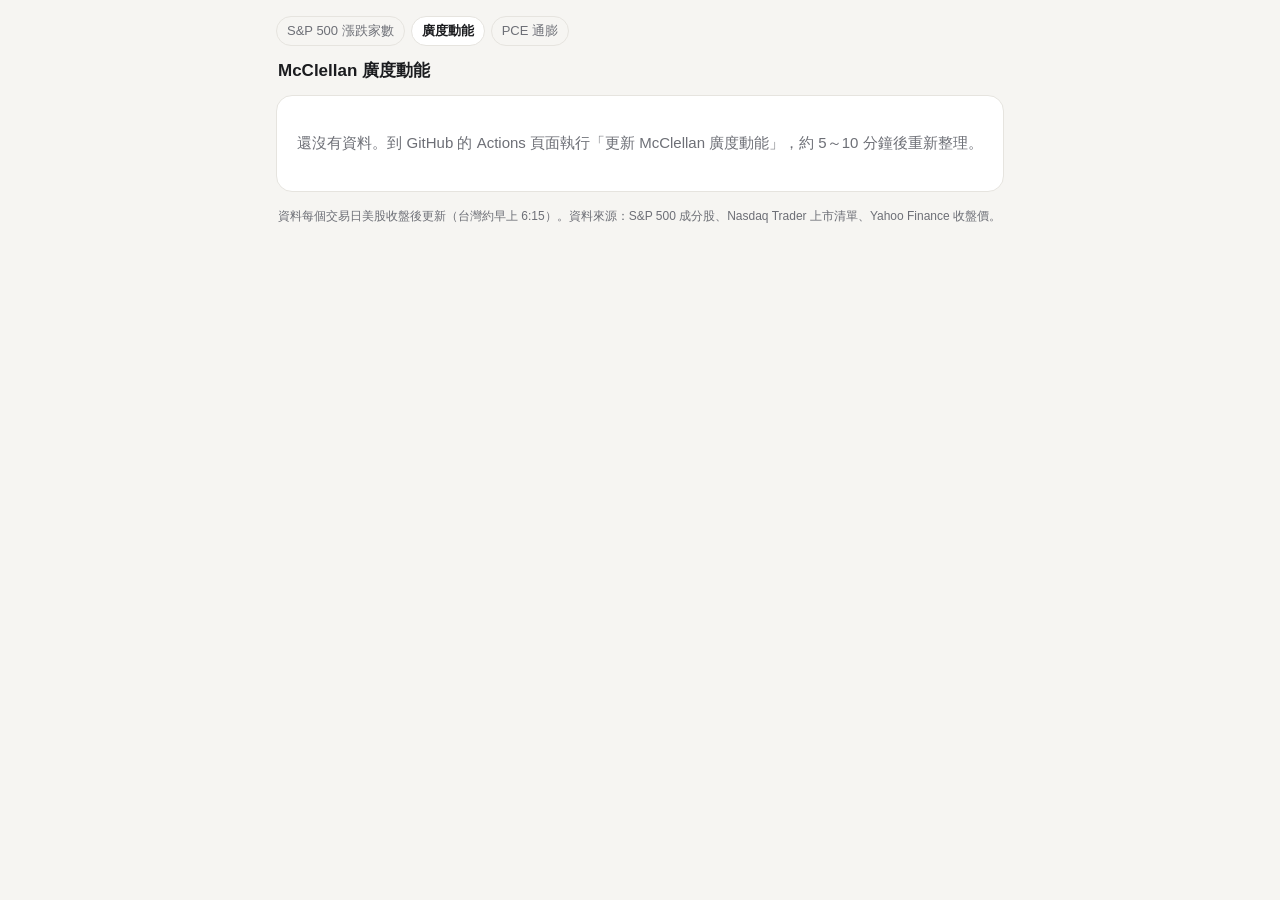
==== docs/mcclellan.html @ 5359f652 "Add McClellan breadth page: S&P 500 / NYSE / Nasdaq oscillator and summation index Co-Authored-By: C" ====
<!DOCTYPE html>
<html lang="zh-Hant">
<head>
<meta charset="utf-8">
<meta name="viewport" content="width=device-width, initial-scale=1, viewport-fit=cover">
<meta name="theme-color" content="#f6f5f2" media="(prefers-color-scheme: light)">
<meta name="theme-color" content="#131417" media="(prefers-color-scheme: dark)">
<meta name="apple-mobile-web-app-capable" content="yes">
<meta name="apple-mobile-web-app-title" content="廣度動能">
<title>McClellan 廣度動能</title>
<link rel="icon" href="data:image/svg+xml,<svg xmlns='http://www.w3.org/2000/svg' viewBox='0 0 32 32'><rect width='32' height='32' rx='7' fill='%23eb6834'/><path d='M5 20c4 0 5-10 9-10s4 12 8 12 4-8 5-8' stroke='white' stroke-width='3' fill='none' stroke-linecap='round'/></svg>">
<style>
  :root {
    --bg: #f6f5f2; --card: #ffffff; --ink: #1b1c1f; --muted: #6d6f76; --line: #e6e4df;
    --grid: #ecebe7; --ref: #a9a8a3; --s1: #2a78d6; --s2: #eb6834; --s3: #1baf7a;
    --hot: #d9463b; --cool: #1f9d62; --warn-bg: #fff3d6; --warn-ink: #8a5a00; --ok-bg: #eceef3; --ok-ink: #474a52;
  }
  @media (prefers-color-scheme: dark) {
    :root:not([data-theme="light"]) {
      --bg: #131417; --card: #1c1d21; --ink: #ecedef; --muted: #979aa2; --line: #2b2d33;
      --grid: #26282d; --ref: #6c6e75; --s1: #3987e5; --s2: #d95926; --s3: #199e70;
      --hot: #f0625a; --cool: #3fbf85; --warn-bg: #3b2f14; --warn-ink: #f2c35b; --ok-bg: #2a2c32; --ok-ink: #c3c5cb;
    }
  }
  :root[data-theme="dark"] {
    --bg: #131417; --card: #1c1d21; --ink: #ecedef; --muted: #979aa2; --line: #2b2d33;
    --grid: #26282d; --ref: #6c6e75; --s1: #3987e5; --s2: #d95926; --s3: #199e70;
    --hot: #f0625a; --cool: #3fbf85; --warn-bg: #3b2f14; --warn-ink: #f2c35b; --ok-bg: #2a2c32; --ok-ink: #c3c5cb;
  }
  * { box-sizing: border-box; }
  html { -webkit-text-size-adjust: 100%; }
  body { margin: 0; background: var(--bg); color: var(--ink);
    font: 15px/1.5 -apple-system, BlinkMacSystemFont, "PingFang TC", "Noto Sans TC", "Microsoft JhengHei", sans-serif; font-feature-settings: "tnum"; }
  main { max-width: 760px; margin: 0 auto; padding: max(16px, env(safe-area-inset-top)) 16px 40px; }
  nav { display: flex; gap: 6px; margin: 0 0 12px; flex-wrap: wrap; }
  nav a { font-size: 13px; color: var(--muted); text-decoration: none; padding: 4px 10px; border-radius: 999px; border: 1px solid var(--line); }
  nav a[aria-current] { color: var(--ink); background: var(--card); font-weight: 600; }
  header { display: flex; align-items: baseline; justify-content: space-between; gap: 12px; margin: 0 2px 12px; }
  h1 { font-size: 17px; font-weight: 650; margin: 0; }
  .sub { font-size: 12px; color: var(--muted); }
  .card { background: var(--card); border: 1px solid var(--line); border-radius: 16px; padding: 16px 18px; margin-bottom: 12px; }
  .card h2 { font-size: 13px; font-weight: 600; color: var(--muted); margin: 0; letter-spacing: .02em; }
  .row { display: flex; align-items: center; justify-content: space-between; gap: 10px; flex-wrap: wrap; }

  .kpis { display: grid; grid-template-columns: repeat(3, 1fr); gap: 10px; margin-bottom: 12px; }
  @media (max-width: 560px) { .kpis { grid-template-columns: 1fr; } }
  .kpi { background: var(--card); border: 1px solid var(--line); border-radius: 16px; padding: 14px; min-width: 0; }
  .kpi .lab { font-size: 12px; color: var(--muted); display: flex; align-items: center; gap: 6px; }
  .kpi .val { font-size: 32px; font-weight: 700; line-height: 1.1; margin: 6px 0 4px; letter-spacing: -.02em; }
  .kpi .note { font-size: 12px; color: var(--muted); line-height: 1.55; }
  .kpi .zone { display: inline-block; font-size: 12px; font-weight: 600; padding: 1px 8px; border-radius: 999px; margin-top: 4px; }
  @media (max-width: 560px) {
    .kpi { display: grid; grid-template-columns: 1fr auto; column-gap: 12px; align-items: center; }
    .kpi .lab { grid-column: 1 / -1; }
    .kpi .val { grid-row: 2 / 4; grid-column: 2; margin: 0; text-align: right; }
  }
  .sw { width: 12px; height: 3px; border-radius: 2px; display: inline-block; }

  .tabs { display: inline-flex; background: var(--bg); border: 1px solid var(--line); border-radius: 9px; padding: 2px; }
  .tabs button { border: 0; background: none; color: var(--muted); font: inherit; font-size: 13px; padding: 4px 10px; border-radius: 7px; cursor: pointer; }
  .tabs button[aria-pressed="true"] { background: var(--card); color: var(--ink); font-weight: 600; box-shadow: 0 1px 2px rgba(0,0,0,.08); }

  .chart { position: relative; margin-top: 10px; touch-action: pan-y; }
  .chart svg { display: block; width: 100%; overflow: visible; }
  .tip { position: absolute; top: 0; pointer-events: none; background: var(--ink); color: var(--card); font-size: 12px;
    padding: 6px 9px; border-radius: 8px; white-space: nowrap; transform: translateX(-50%); opacity: 0; transition: opacity .1s; z-index: 2; line-height: 1.5; }
  .legend { display: flex; flex-wrap: wrap; gap: 14px; font-size: 12px; color: var(--muted); margin-top: 8px; }
  .legend span { display: inline-flex; align-items: center; gap: 6px; }
  .legend i { width: 16px; height: 0; border-top: 2px solid; display: inline-block; }
  .legend i.dash { border-top-style: dashed; }
  .explain { font-size: 13px; color: var(--muted); margin: 8px 0 0; line-height: 1.7; }
  .explain b { color: var(--ink); font-weight: 600; }
  .formula { font: 12.5px/1.7 ui-monospace, SFMono-Regular, Menlo, Consolas, monospace; background: var(--bg); border-radius: 10px; padding: 10px 12px; margin: 10px 0 0; color: var(--ink); white-space: pre-wrap; }
  footer { font-size: 12px; color: var(--muted); margin: 14px 2px 0; line-height: 1.7; }
  .empty { text-align: center; padding: 36px 12px; color: var(--muted); }
  [hidden] { display: none !important; }
</style>
</head>
<body>
<main>
  <nav>
    <a href="index.html">S&amp;P 500 漲跌家數</a>
    <a href="mcclellan.html" aria-current="page">廣度動能</a>
    <a href="pce.html">PCE 通膨</a>
  </nav>
  <header>
    <h1>McClellan 廣度動能</h1>
    <span class="sub" id="updated"></span>
  </header>

  <section class="card empty" id="empty" hidden>還沒有資料。到 GitHub 的 Actions 頁面執行「更新 McClellan 廣度動能」，約 5～10 分鐘後重新整理。</section>

  <div id="content" hidden>
    <div class="kpis" id="kpis"></div>

    <section class="card">
      <div class="row">
        <h2>總和指標（Summation Index）</h2>
        <div class="tabs" data-for="range">
          <button data-n="130">6 月</button><button data-n="260" aria-pressed="true">1 年</button><button data-n="9999">全部</button>
        </div>
      </div>
      <div class="chart" id="cSum"><svg></svg><div class="tip"></div></div>
      <div class="legend" id="sumLegend"></div>
      <p class="explain">越往下代表廣度的弱勢累積得越久、越嚴重。<b>跌破 −500</b> 通常屬於超賣區，<b>接近 −1000</b> 是少見的極端（例如 2025 年 4 月）。線條<b>由下往上轉折</b>時，代表短期廣度開始比長期好轉。</p>
    </section>

    <section class="card">
      <div class="row">
        <h2>震盪指標（Oscillator）</h2>
        <div class="tabs" data-for="mkt" id="mktTabs"></div>
      </div>
      <div class="chart" id="cOsc"><svg></svg><div class="tip"></div></div>
      <p class="explain">震盪指標 = 短期廣度（約 19 日）減長期廣度（約 39 日）。<b>大於 0</b>（紅柱）時總和指標往上走，<b>小於 0</b>（綠柱）時往下走。由負翻正常被視為廣度轉強的訊號。</p>
    </section>

    <section class="card">
      <h2>怎麼算的</h2>
      <div class="formula">每日淨上漲比 = (上漲家數 − 下跌家數) ÷ (上漲 + 下跌) × 1000
震盪指標     = 淨上漲比的 10% 指數平均 − 5% 指數平均
總和指標     = 震盪指標逐日累加</div>
      <p class="explain">跟「漲跌家數」頁的差別：那頁看的是<b>單日</b>有多少股票上漲；這頁把每天的漲跌比例經過平滑、再累加，看的是<b>廣度的中期趨勢</b>，比較不會被單日雜訊干擾。</p>
      <p class="explain" id="diffNote">NYSE、Nasdaq 為本站自行計算（上市普通股與特別股，不含 ETF），StockCharts 的 $NYSI、$NASI 採用交易所官方的全部掛牌證券，數值會有差異但走勢相近。歷史回補只包含目前仍上市的股票，較早期的數值會略偏多頭。</p>
    </section>
  </div>

  <footer>資料每個交易日美股收盤後更新（台灣約早上 6:15）。資料來源：S&amp;P 500 成分股、Nasdaq Trader 上市清單、Yahoo Finance 收盤價。<br><span id="source"></span></footer>
</main>

<script>
const $ = id => document.getElementById(id);
const css = v => getComputedStyle(document.documentElement).getPropertyValue(v).trim();
const MK = [
  { key: "sp500", name: "S&P 500", color: "--s1" },
  { key: "nyse", name: "NYSE", color: "--s2" },
  { key: "nasdaq", name: "Nasdaq", color: "--s3" },
];
let D = null, RANGE = 260, SEL = "sp500";
const md = d => { const [y, m, dd] = d.split("-"); return `${+m}/${+dd}`; };
const ymd = d => { const [y, m, dd] = d.split("-"); return `${y}/${+m}/${+dd}`; };
const tickLab = d => { const [y, m] = d.split("-"); return `${y.slice(2)}/${+m}`; };
const fmt = v => (v > 0 ? "+" : "") + v.toFixed(0);

async function load() {
  try {
    const r = await fetch(`data/mcclellan.json?t=${Date.now()}`, { cache: "no-store" });
    if (!r.ok) throw 0;
    D = await r.json(); render();
  } catch { $("empty").hidden = false; $("content").hidden = true; }
}

function zone(v) {
  if (v <= -1000) return ["極端超賣", "var(--cool)"];
  if (v <= -500) return ["超賣區", "var(--cool)"];
  if (v >= 1000) return ["極端強勢", "var(--hot)"];
  if (v >= 500) return ["強勢區", "var(--hot)"];
  return ["中性區", "var(--muted)"];
}

function render() {
  $("empty").hidden = true; $("content").hidden = false;
  const avail = MK.filter(m => D.markets[m.key]?.series?.length);
  $("updated").textContent = `更新 ${D.updated_tw.slice(5).replace("-", "/")}`;
  $("kpis").innerHTML = avail.map(m => {
    const S = D.markets[m.key].series, L = S.at(-1), P = S.at(-2);
    const [zt, zc] = zone(L.sum), rising = L.osc > 0;
    const turn = P && (P.osc <= 0) !== (L.osc <= 0) ? (rising ? "（剛翻正）" : "（剛翻負）") : "";
    return `<div class="kpi">
      <div class="lab"><span class="sw" style="background:var(${m.color})"></span>${m.name}　<span>${md(L.d)}</span></div>
      <div class="val">${fmt(L.sum)}</div>
      <div class="note">震盪 ${fmt(L.osc)}，<span style="color:${rising ? "var(--hot)" : "var(--cool)"};font-weight:600">${rising ? "▲ 上升中" : "▼ 下降中"}</span>${turn}</div>
      <div class="note">當日 漲 ${L.up}／跌 ${L.down}　<span class="zone" style="color:${zc};border:1px solid ${zc}">${zt}</span></div>
    </div>`;
  }).join("");
  $("sumLegend").innerHTML = avail.map(m => `<span><i style="border-color:var(${m.color})"></i>${m.name}</span>`).join("") +
    `<span><i class="dash" style="border-color:var(--ref)"></i>±500</span>`;
  $("mktTabs").innerHTML = avail.map(m => `<button data-k="${m.key}" aria-pressed="${m.key === SEL}">${m.name}</button>`).join("");
  if (!avail.some(m => m.key === SEL)) SEL = avail[0].key;
  $("source").textContent = "";
  drawSum(); drawOsc();
}

// ---------- 總和指標：三條線同一個刻度 ----------
function drawSum() {
  const avail = MK.filter(m => D.markets[m.key]?.series?.length);
  const maps = Object.fromEntries(avail.map(m => [m.key, new Map(D.markets[m.key].series.map(p => [p.d, p.sum]))]));
  const dates = [...new Set(avail.flatMap(m => D.markets[m.key].series.map(p => p.d)))].sort().slice(-RANGE);
  const rows = dates.map(d => ({ d, ...Object.fromEntries(avail.map(m => [m.key, maps[m.key].get(d) ?? null])) }));
  const vals = rows.flatMap(r => avail.map(m => r[m.key])).filter(v => v != null);
  let lo = Math.min(...vals, -600), hi = Math.max(...vals, 600);
  const step = hi - lo > 1600 ? 500 : 250; lo = Math.floor(lo / step) * step; hi = Math.ceil(hi / step) * step;
  lineChart($("cSum"), rows, avail.map(m => ({ key: m.key, color: m.color, name: m.name })), [-500, 500], { lo, hi, step }, 0);
}

function lineChart(box, rows, series, refs, dom, zeroLine) {
  const svg = box.querySelector("svg"), tip = box.querySelector(".tip");
  const W = box.clientWidth || 320, H = Math.round(Math.min(280, Math.max(200, W * 0.56)));
  const P = { l: 44, r: 10, t: 12, b: 24 }, iw = W - P.l - P.r, ih = H - P.t - P.b, n = rows.length;
  const X = i => P.l + (n === 1 ? iw / 2 : i / (n - 1) * iw);
  const Y = v => P.t + (1 - (v - dom.lo) / (dom.hi - dom.lo)) * ih;
  let s = "";
  for (let g = dom.lo; g <= dom.hi + 1e-9; g += dom.step) {
    s += `<line x1="${P.l}" x2="${W - P.r}" y1="${Y(g)}" y2="${Y(g)}" stroke="${css(g === 0 ? "--ref" : "--grid")}" stroke-width="${g === 0 ? 1.2 : 1}"/>`;
    s += `<text x="${P.l - 6}" y="${Y(g) + 4}" text-anchor="end" font-size="11" fill="${css("--muted")}">${g}</text>`;
  }
  for (const r of refs) if (r > dom.lo && r < dom.hi)
    s += `<line x1="${P.l}" x2="${W - P.r}" y1="${Y(r)}" y2="${Y(r)}" stroke="${css("--ref")}" stroke-width="1.2" stroke-dasharray="5 4"/>`;
  const ticks = Math.min(n, W < 420 ? 4 : 6);
  for (let k = 0; k < ticks; k++) {
    const i = Math.round(k * (n - 1) / Math.max(1, ticks - 1)), a = k === 0 ? "start" : k === ticks - 1 ? "end" : "middle";
    s += `<text x="${X(i)}" y="${H - 5}" text-anchor="${a}" font-size="11" fill="${css("--muted")}">${tickLab(rows[i].d)}</text>`;
  }
  for (const se of series) {
    let d = "", pen = false;
    rows.forEach((r, i) => { const v = r[se.key]; if (v == null) { pen = false; return; }
      d += `${pen ? "L" : "M"}${X(i).toFixed(1)},${Y(v).toFixed(1)}`; pen = true; });
    s += `<path d="${d}" fill="none" stroke="${css(se.color)}" stroke-width="2" stroke-linejoin="round"/>`;
  }
  for (const se of series) { const i = rows.map(r => r[se.key]).findLastIndex(v => v != null);
    if (i >= 0) s += `<circle cx="${X(i)}" cy="${Y(rows[i][se.key])}" r="4" fill="${css(se.color)}" stroke="${css("--card")}" stroke-width="2"/>`; }
  s += `<g class="cur" visibility="hidden"><line y1="${P.t}" y2="${P.t + ih}" stroke="${css("--muted")}"/>` +
    series.map(se => `<circle r="4.5" fill="${css("--card")}" stroke="${css(se.color)}" stroke-width="2"/>`).join("") + `</g>`;
  s += `<rect x="${P.l}" y="0" width="${iw}" height="${H}" fill="transparent"/>`;
  svg.setAttribute("viewBox", `0 0 ${W} ${H}`); svg.setAttribute("height", H); svg.innerHTML = s;
  const cur = svg.querySelector(".cur");
  const show = e => {
    const rect = svg.getBoundingClientRect(), cx = (e.touches ? e.touches[0].clientX : e.clientX) - rect.left;
    const i = Math.max(0, Math.min(n - 1, Math.round((cx - P.l) / iw * (n - 1)))), r = rows[i], x = X(i);
    cur.setAttribute("visibility", "visible");
    cur.querySelector("line").setAttribute("x1", x); cur.querySelector("line").setAttribute("x2", x);
    cur.querySelectorAll("circle").forEach((c, k) => { const v = r[series[k].key]; c.setAttribute("cx", x); c.setAttribute("cy", v == null ? -99 : Y(v)); });
    tip.innerHTML = `<b>${ymd(r.d)}</b><br>` + series.map(se =>
      `<span style="color:${css(se.color)}">●</span> ${se.name} ${r[se.key] == null ? "—" : fmt(r[se.key])}`).join("<br>");
    tip.style.opacity = 1; const half = tip.offsetWidth / 2;
    tip.style.left = `${Math.max(half, Math.min(W - half, x))}px`; tip.style.top = `${-tip.offsetHeight - 6}px`;
  };
  const hide = () => { cur.setAttribute("visibility", "hidden"); tip.style.opacity = 0; };
  svg.onpointermove = show; svg.onpointerdown = show; svg.onpointerleave = hide;
  svg.ontouchmove = show; svg.ontouchend = () => setTimeout(hide, 1800);
}

// ---------- 震盪指標：柱狀圖 ----------
function drawOsc() {
  const box = $("cOsc"), svg = box.querySelector("svg"), tip = box.querySelector(".tip");
  const rows = D.markets[SEL].series.slice(-RANGE), n = rows.length;
  const W = box.clientWidth || 320, H = 190, P = { l: 44, r: 10, t: 10, b: 24 }, iw = W - P.l - P.r, ih = H - P.t - P.b;
  const m = Math.max(...rows.map(r => Math.abs(r.osc)), 50), step = m > 200 ? 100 : 50, top = Math.ceil(m / step) * step;
  const Y = v => P.t + (1 - (v + top) / (2 * top)) * ih, bw = iw / n;
  let s = "";
  for (let g = -top; g <= top; g += step) {
    s += `<line x1="${P.l}" x2="${W - P.r}" y1="${Y(g)}" y2="${Y(g)}" stroke="${css(g === 0 ? "--ref" : "--grid")}"/>`;
    s += `<text x="${P.l - 6}" y="${Y(g) + 4}" text-anchor="end" font-size="11" fill="${css("--muted")}">${g}</text>`;
  }
  const hot = css("--hot"), cool = css("--cool");
  rows.forEach((r, i) => {
    const y0 = Y(0), y1 = Y(r.osc), x = P.l + i * bw, w = Math.max(1, bw - (bw > 3 ? 1 : 0));
    s += `<rect x="${x.toFixed(1)}" y="${Math.min(y0, y1).toFixed(1)}" width="${w.toFixed(2)}" height="${Math.max(.5, Math.abs(y1 - y0)).toFixed(1)}" fill="${r.osc >= 0 ? hot : cool}"/>`;
  });
  const ticks = Math.min(n, W < 420 ? 4 : 6);
  for (let k = 0; k < ticks; k++) {
    const i = Math.round(k * (n - 1) / Math.max(1, ticks - 1)), a = k === 0 ? "start" : k === ticks - 1 ? "end" : "middle";
    s += `<text x="${P.l + (i + .5) * bw}" y="${H - 5}" text-anchor="${a}" font-size="11" fill="${css("--muted")}">${tickLab(rows[i].d)}</text>`;
  }
  s += `<line class="cur" y1="${P.t}" y2="${P.t + ih}" stroke="${css("--muted")}" visibility="hidden"/>`;
  s += `<rect x="${P.l}" y="0" width="${iw}" height="${H}" fill="transparent"/>`;
  svg.setAttribute("viewBox", `0 0 ${W} ${H}`); svg.setAttribute("height", H); svg.innerHTML = s;
  const cur = svg.querySelector(".cur");
  const show = e => {
    const rect = svg.getBoundingClientRect(), cx = (e.touches ? e.touches[0].clientX : e.clientX) - rect.left;
    const i = Math.max(0, Math.min(n - 1, Math.floor((cx - P.l) / bw))), r = rows[i], x = P.l + (i + .5) * bw;
    cur.setAttribute("x1", x); cur.setAttribute("x2", x); cur.setAttribute("visibility", "visible");
    tip.innerHTML = `<b>${ymd(r.d)}</b><br>震盪 ${fmt(r.osc)}　總和 ${fmt(r.sum)}<br>漲 ${r.up}／跌 ${r.down}（淨上漲比 ${fmt(r.rana)}）`;
    tip.style.opacity = 1; const half = tip.offsetWidth / 2;
    tip.style.left = `${Math.max(half, Math.min(W - half, x))}px`; tip.style.top = `${-tip.offsetHeight - 6}px`;
  };
  const hide = () => { cur.setAttribute("visibility", "hidden"); tip.style.opacity = 0; };
  svg.onpointermove = show; svg.onpointerdown = show; svg.onpointerleave = hide;
  svg.ontouchmove = show; svg.ontouchend = () => setTimeout(hide, 1800);
}

document.addEventListener("click", e => {
  const b = e.target.closest(".tabs button"); if (!b || !D) return;
  const t = b.closest(".tabs");
  t.querySelectorAll("button").forEach(x => x.setAttribute("aria-pressed", x === b));
  if (t.dataset.for === "range") { RANGE = +b.dataset.n; drawSum(); drawOsc(); }
  else { SEL = b.dataset.k; drawOsc(); }
});
let rt; addEventListener("resize", () => { clearTimeout(rt); rt = setTimeout(() => D && render(), 150); });
matchMedia("(prefers-color-scheme: dark)").addEventListener("change", () => D && render());
document.addEventListener("visibilitychange", () => { if (!document.hidden && D) load(); });
load();
</script>
</body>
</html>
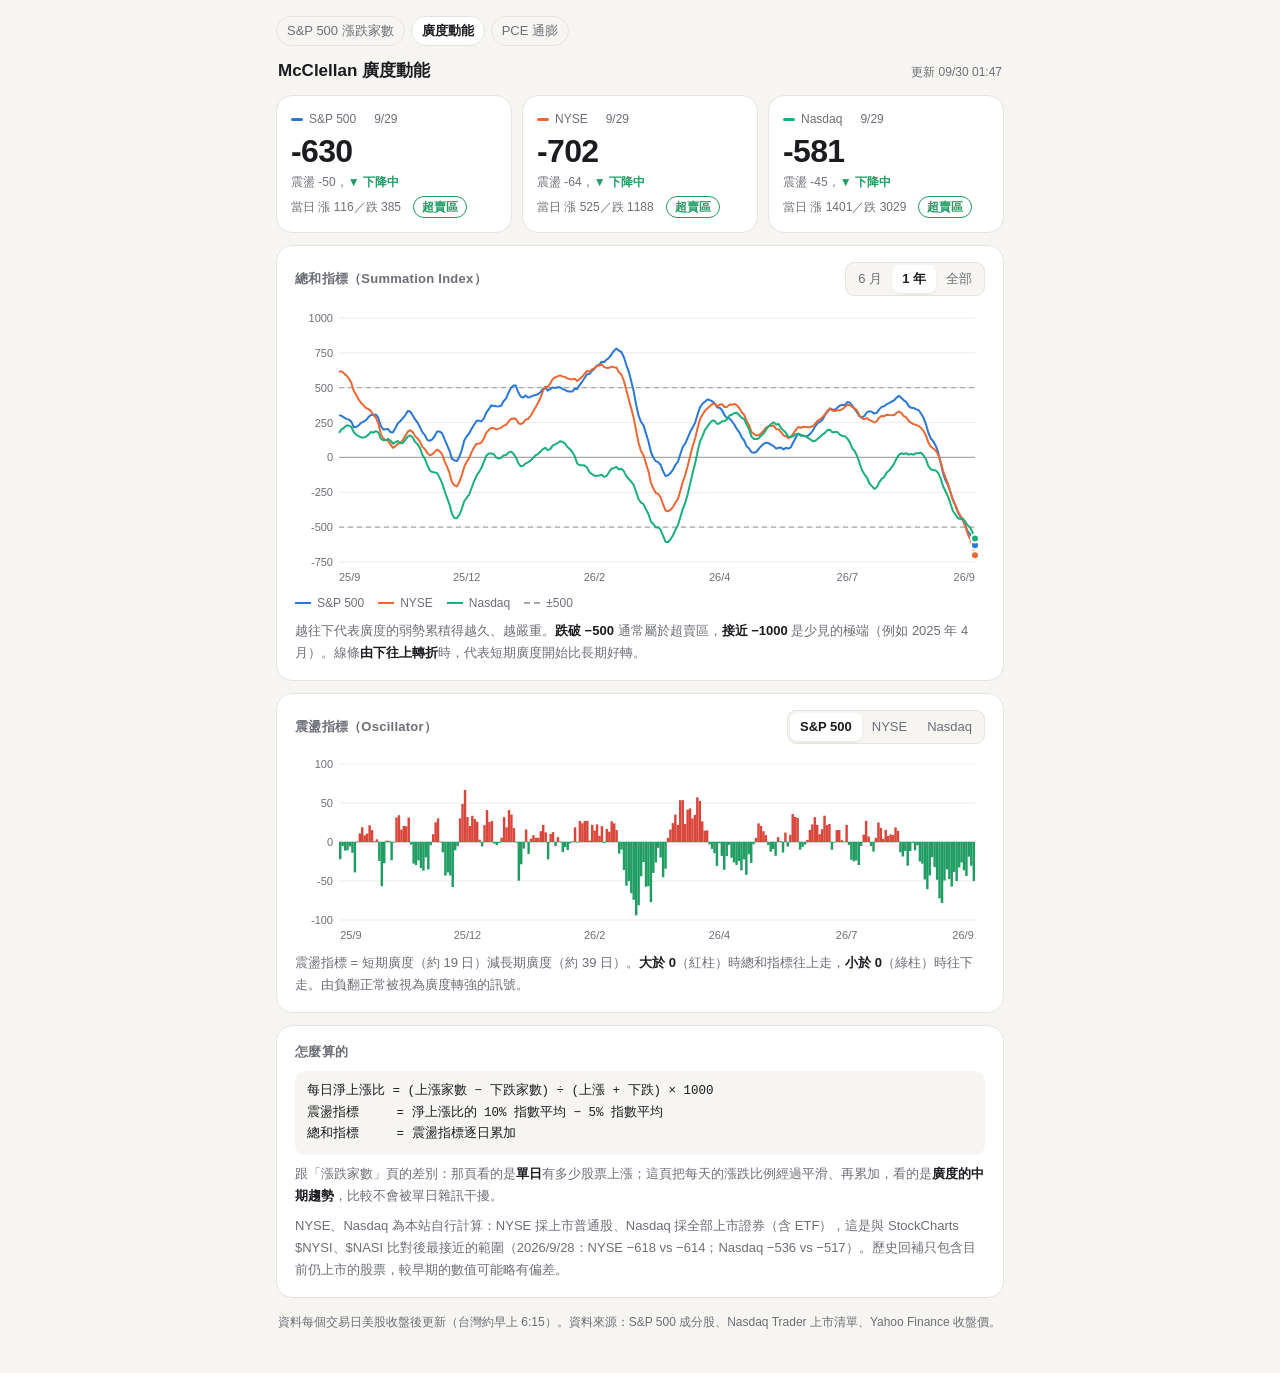
==== commit a84ad50c: "McClellan: NYSE uses common stocks (matches $NYSI within 4 pts); document calibration Co-Authored-By" ====
--- a/docs/mcclellan.html
+++ b/docs/mcclellan.html
@@ -120,7 +120,7 @@
 震盪指標     = 淨上漲比的 10% 指數平均 − 5% 指數平均
 總和指標     = 震盪指標逐日累加</div>
       <p class="explain">跟「漲跌家數」頁的差別：那頁看的是<b>單日</b>有多少股票上漲；這頁把每天的漲跌比例經過平滑、再累加，看的是<b>廣度的中期趨勢</b>，比較不會被單日雜訊干擾。</p>
-      <p class="explain" id="diffNote">NYSE、Nasdaq 為本站自行計算（上市普通股與特別股，不含 ETF），StockCharts 的 $NYSI、$NASI 採用交易所官方的全部掛牌證券，數值會有差異但走勢相近。歷史回補只包含目前仍上市的股票，較早期的數值會略偏多頭。</p>
+      <p class="explain" id="diffNote">NYSE、Nasdaq 為本站自行計算：NYSE 採上市普通股、Nasdaq 採全部上市證券（含 ETF），這是與 StockCharts $NYSI、$NASI 比對後最接近的範圍（2026/9/28：NYSE −618 vs −614；Nasdaq −536 vs −517）。歷史回補只包含目前仍上市的股票，較早期的數值可能略有偏差。</p>
     </section>
   </div>
 
